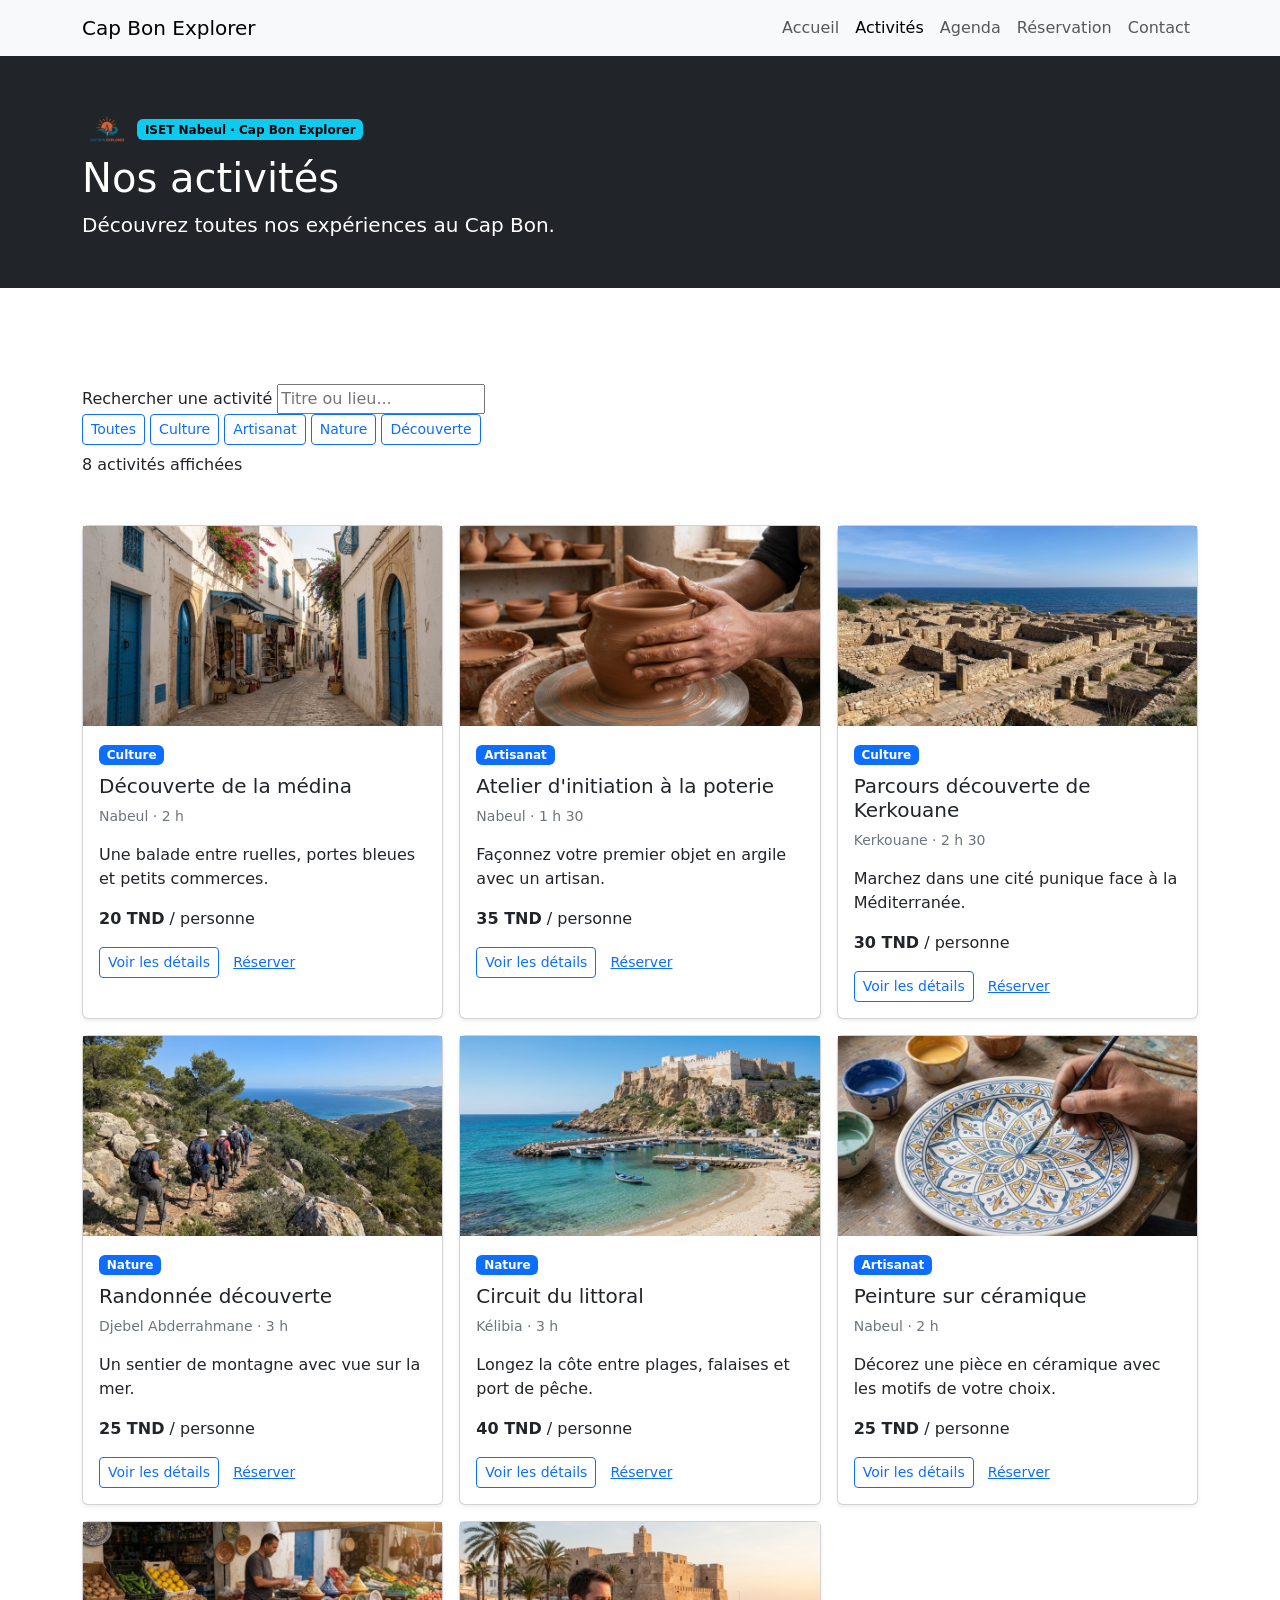
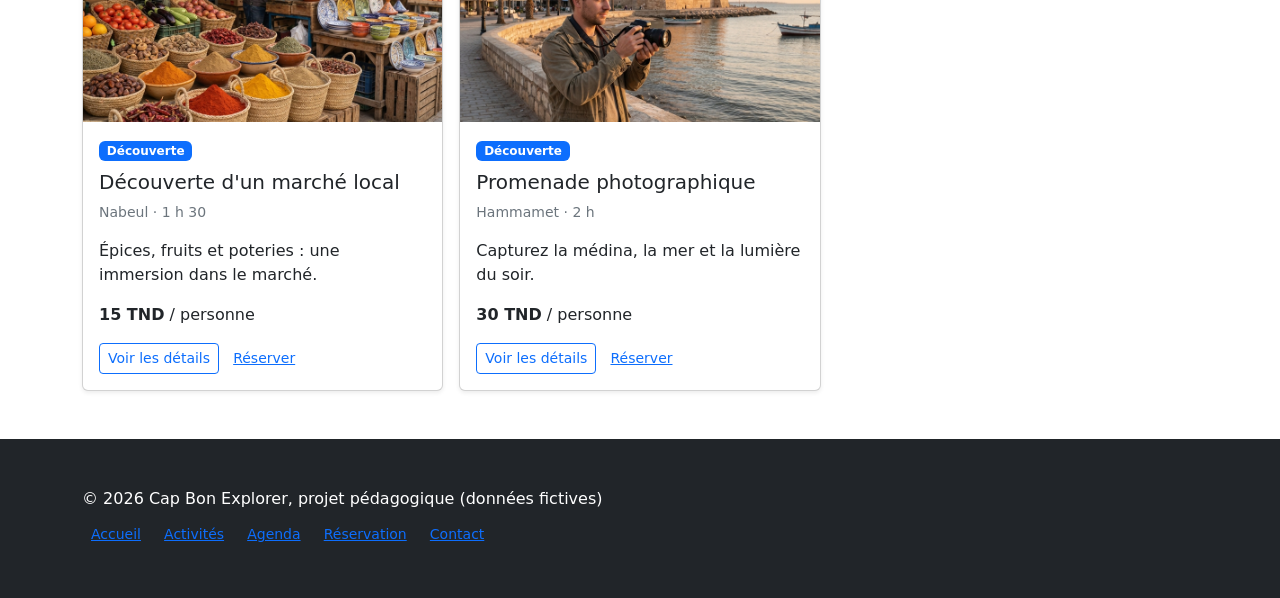
==== activites.html @ 5e0c77b2 "html et css/bootstraps" ====
<!doctype html>
<html lang="fr">
  <head>
    <meta charset="utf-8" />
    <meta name="viewport" content="width=device-width, initial-scale=1" />
    <title>Cap Bon Explorer | Activités</title>
    <link href="css/bootstrap.min.css" rel="stylesheet" />
    <link href="css/style.css" rel="stylesheet" />
  </head>
  <body>
    <nav class="navbar navbar-expand-lg bg-light">
      <div class="container">
        <a class="navbar-brand" href="index.html">Cap Bon Explorer</a>
        <button
          class="navbar-toggler"
          type="button"
          data-bs-toggle="collapse"
          data-bs-target="#menu"
          aria-label="Ouvrir le menu"
        >
          <span class="navbar-toggler-icon"></span>
        </button>
        <div class="collapse navbar-collapse" id="menu">
          <ul class="navbar-nav ms-auto">
            <li class="nav-item">
              <a class="nav-link" href="index.html">Accueil</a>
            </li>
            <li class="nav-item">
              <a class="nav-link active" href="activites.html">Activités</a>
            </li>
            <li class="nav-item">
              <a class="nav-link" href="agenda.html">Agenda</a>
            </li>
            <li class="nav-item">
              <a class="nav-link" href="reservation.html">Réservation</a>
            </li>
            <li class="nav-item">
              <a class="nav-link" href="contact.html">Contact</a>
            </li>
          </ul>
        </div>
      </div>
    </nav>

    <header class="text-bg-dark py-5">
      <div class="container">
        <img src="images/logo.png" alt="Logo Cap Bon Explorer" class="logo" />
        <span class="badge text-bg-info mb-2"
          >ISET Nabeul · Cap Bon Explorer</span
        >
        <h1>Nos activités</h1>
        <p class="lead mb-0">Découvrez toutes nos expériences au Cap Bon.</p>
      </div>
    </header>

    <main class="container py-5">
      <section class="my-5">
        <label for="recherche">Rechercher une activité</label>
        <input type="search" id="recherche" placeholder="Titre ou lieu..." />

        <div id="filtres" class="mb-2">
          <button
            type="button"
            class="btn btn-outline-primary btn-sm"
            data-categorie="Toutes"
          >
            Toutes
          </button>
          <button
            type="button"
            class="btn btn-outline-primary btn-sm"
            data-categorie="Culture"
          >
            Culture
          </button>
          <button
            type="button"
            class="btn btn-outline-primary btn-sm"
            data-categorie="Artisanat"
          >
            Artisanat
          </button>
          <button
            type="button"
            class="btn btn-outline-primary btn-sm"
            data-categorie="Nature"
          >
            Nature
          </button>
          <button
            type="button"
            class="btn btn-outline-primary btn-sm"
            data-categorie="Découverte"
          >
            Découverte
          </button>
        </div>

        <p><span id="compteur">8</span> activités affichées</p>
      </section>

      <!-- Détails de l'activité choisie (remplis par le JS) -->
      <div id="details" class="alert alert-info" hidden>
        <h2 class="h5" id="detailTitre"></h2>
        <p class="small" id="detailInfos"></p>
        <p id="detailDescription"></p>
        <p id="detailPrix"></p>
        <a
          id="detailReserver"
          href="reservation.html"
          class="btn btn-primary btn-sm"
          >Réserver</a
        >
      </div>

      <div id="aucun-resultat" class="alert alert-info" hidden>
        Aucune activité trouvée.
      </div>

      <section id="liste" class="row g-3">
        <div class="col-md-6 col-xl-4" data-id="A01" data-categorie="Culture">
          <article class="card h-100 shadow-sm">
            <img src="images/medina.jpg" alt="Ruelle de la médina de Nabeul" />
            <div class="card-body">
              <span class="badge text-bg-primary">Culture</span>
              <h2 class="h5 mt-2">Découverte de la médina</h2>
              <p class="small text-secondary">Nabeul · 2 h</p>
              <p>
                Une balade entre ruelles, portes bleues et petits commerces.
              </p>
              <p><strong>20 TND</strong> / personne</p>
              <button
                type="button"
                class="btn btn-outline-primary btn-sm"
                data-id="A01"
              >
                Voir les détails
              </button>
              <a class="btn btn-link btn-sm" href="reservation.html"
                >Réserver</a
              >
            </div>
          </article>
        </div>

        <div class="col-md-6 col-xl-4" data-id="A02" data-categorie="Artisanat">
          <article class="card h-100 shadow-sm">
            <img
              src="images/poterie.jpg"
              alt="Mains façonnant de l'argile sur un tour de potier"
            />
            <div class="card-body">
              <span class="badge text-bg-primary">Artisanat</span>
              <h2 class="h5 mt-2">Atelier d'initiation à la poterie</h2>
              <p class="small text-secondary">Nabeul · 1 h 30</p>
              <p>Façonnez votre premier objet en argile avec un artisan.</p>
              <p><strong>35 TND</strong> / personne</p>
              <button
                type="button"
                class="btn btn-outline-primary btn-sm"
                data-id="A02"
              >
                Voir les détails
              </button>
              <a class="btn btn-link btn-sm" href="reservation.html"
                >Réserver</a
              >
            </div>
          </article>
        </div>

        <div class="col-md-6 col-xl-4" data-id="A03" data-categorie="Culture">
          <article class="card h-100 shadow-sm">
            <img
              src="images/kerkouane.jpg"
              alt="Ruines puniques de Kerkouane au bord de la mer"
            />
            <div class="card-body">
              <span class="badge text-bg-primary">Culture</span>
              <h2 class="h5 mt-2">Parcours découverte de Kerkouane</h2>
              <p class="small text-secondary">Kerkouane · 2 h 30</p>
              <p>Marchez dans une cité punique face à la Méditerranée.</p>
              <p><strong>30 TND</strong> / personne</p>
              <button
                type="button"
                class="btn btn-outline-primary btn-sm"
                data-id="A03"
              >
                Voir les détails
              </button>
              <a class="btn btn-link btn-sm" href="reservation.html"
                >Réserver</a
              >
            </div>
          </article>
        </div>

        <div class="col-md-6 col-xl-4" data-id="A04" data-categorie="Nature">
          <article class="card h-100 shadow-sm">
            <img
              src="images/randonnee.jpg"
              alt="Randonneurs sur un sentier du Djebel Abderrahmane"
            />
            <div class="card-body">
              <span class="badge text-bg-primary">Nature</span>
              <h2 class="h5 mt-2">Randonnée découverte</h2>
              <p class="small text-secondary">Djebel Abderrahmane · 3 h</p>
              <p>Un sentier de montagne avec vue sur la mer.</p>
              <p><strong>25 TND</strong> / personne</p>
              <button
                type="button"
                class="btn btn-outline-primary btn-sm"
                data-id="A04"
              >
                Voir les détails
              </button>
              <a class="btn btn-link btn-sm" href="reservation.html"
                >Réserver</a
              >
            </div>
          </article>
        </div>

        <div class="col-md-6 col-xl-4" data-id="A05" data-categorie="Nature">
          <article class="card h-100 shadow-sm">
            <img
              src="images/littoral.jpg"
              alt="Baie et port de pêche de Kélibia"
            />
            <div class="card-body">
              <span class="badge text-bg-primary">Nature</span>
              <h2 class="h5 mt-2">Circuit du littoral</h2>
              <p class="small text-secondary">Kélibia · 3 h</p>
              <p>Longez la côte entre plages, falaises et port de pêche.</p>
              <p><strong>40 TND</strong> / personne</p>
              <button
                type="button"
                class="btn btn-outline-primary btn-sm"
                data-id="A05"
              >
                Voir les détails
              </button>
              <a class="btn btn-link btn-sm" href="reservation.html"
                >Réserver</a
              >
            </div>
          </article>
        </div>

        <div class="col-md-6 col-xl-4" data-id="A06" data-categorie="Artisanat">
          <article class="card h-100 shadow-sm">
            <img
              src="images/ceramique.jpg"
              alt="Main peignant un motif sur une assiette en céramique"
            />
            <div class="card-body">
              <span class="badge text-bg-primary">Artisanat</span>
              <h2 class="h5 mt-2">Peinture sur céramique</h2>
              <p class="small text-secondary">Nabeul · 2 h</p>
              <p>
                Décorez une pièce en céramique avec les motifs de votre choix.
              </p>
              <p><strong>25 TND</strong> / personne</p>
              <button
                type="button"
                class="btn btn-outline-primary btn-sm"
                data-id="A06"
              >
                Voir les détails
              </button>
              <a class="btn btn-link btn-sm" href="reservation.html"
                >Réserver</a
              >
            </div>
          </article>
        </div>

        <div
          class="col-md-6 col-xl-4"
          data-id="A07"
          data-categorie="Découverte"
        >
          <article class="card h-100 shadow-sm">
            <img
              src="images/marche.jpg"
              alt="Étal d'épices et de fruits sur un marché de Nabeul"
            />
            <div class="card-body">
              <span class="badge text-bg-primary">Découverte</span>
              <h2 class="h5 mt-2">Découverte d'un marché local</h2>
              <p class="small text-secondary">Nabeul · 1 h 30</p>
              <p>Épices, fruits et poteries : une immersion dans le marché.</p>
              <p><strong>15 TND</strong> / personne</p>
              <button
                type="button"
                class="btn btn-outline-primary btn-sm"
                data-id="A07"
              >
                Voir les détails
              </button>
              <a class="btn btn-link btn-sm" href="reservation.html"
                >Réserver</a
              >
            </div>
          </article>
        </div>

        <div
          class="col-md-6 col-xl-4"
          data-id="A08"
          data-categorie="Découverte"
        >
          <article class="card h-100 shadow-sm">
            <img
              src="images/photo.jpg"
              alt="Photographe sur la promenade d'Hammamet au coucher du soleil"
            />
            <div class="card-body">
              <span class="badge text-bg-primary">Découverte</span>
              <h2 class="h5 mt-2">Promenade photographique</h2>
              <p class="small text-secondary">Hammamet · 2 h</p>
              <p>Capturez la médina, la mer et la lumière du soir.</p>
              <p><strong>30 TND</strong> / personne</p>
              <button
                type="button"
                class="btn btn-outline-primary btn-sm"
                data-id="A08"
              >
                Voir les détails
              </button>
              <a class="btn btn-link btn-sm" href="reservation.html"
                >Réserver</a
              >
            </div>
          </article>
        </div>
      </section>
    </main>

    <footer class="text-bg-dark py-5">
      <div class="container">
        <p class="mb-2">
          © 2026 Cap Bon Explorer, projet pédagogique (données fictives)
        </p>
        <a class="btn btn-link btn-sm" href="index.html">Accueil</a>
        <a class="btn btn-link btn-sm" href="activites.html">Activités</a>
        <a class="btn btn-link btn-sm" href="agenda.html">Agenda</a>
        <a class="btn btn-link btn-sm" href="reservation.html">Réservation</a>
        <a class="btn btn-link btn-sm" href="contact.html">Contact</a>
      </div>
    </footer>

    <script src="js/bootstrap.bundle.min.js"></script>
    <script src="js/app.js"></script>
    <script src="js/activites.js"></script>
  </body>
</html>
---- css/style.css ----
.logo {
  height: 50px;
}
.banniere {
  width: 100%;
}
.card img {
  width: 100%;
  height: 200px;
  object-fit: cover;
}
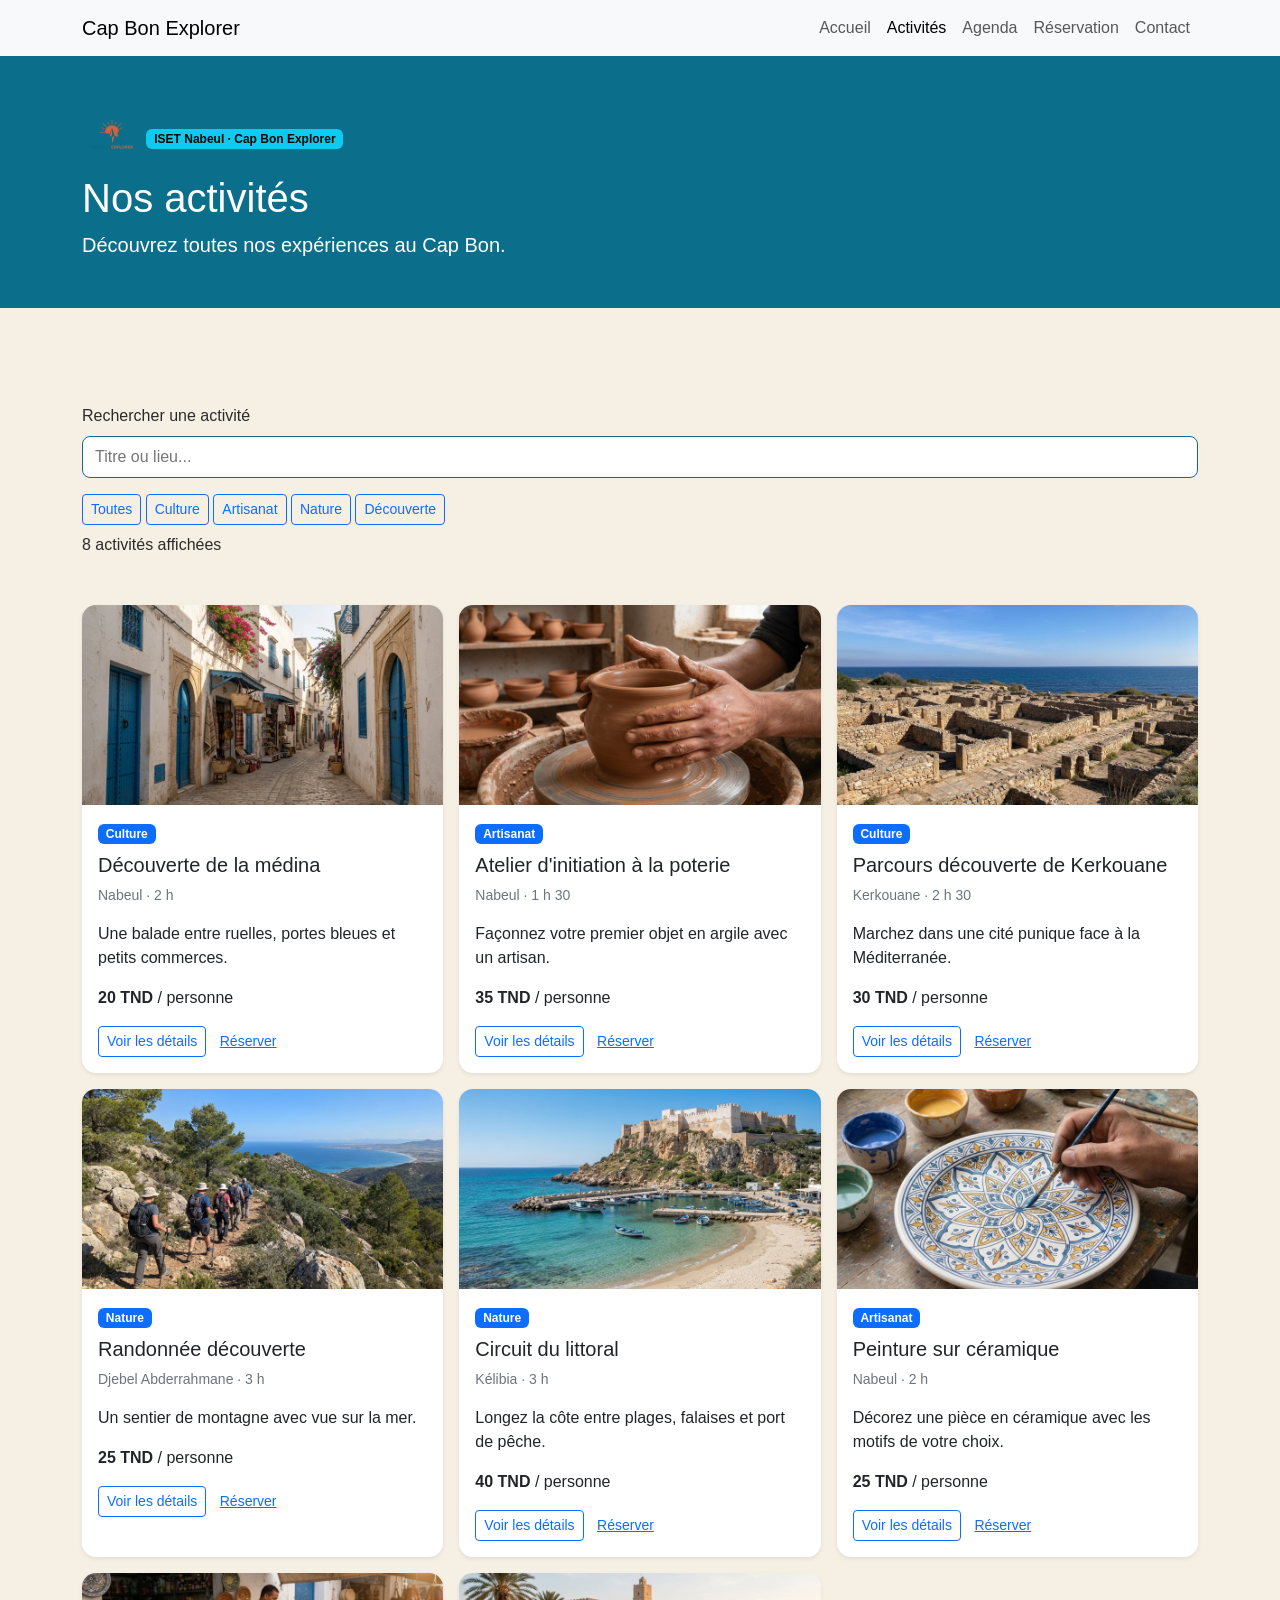
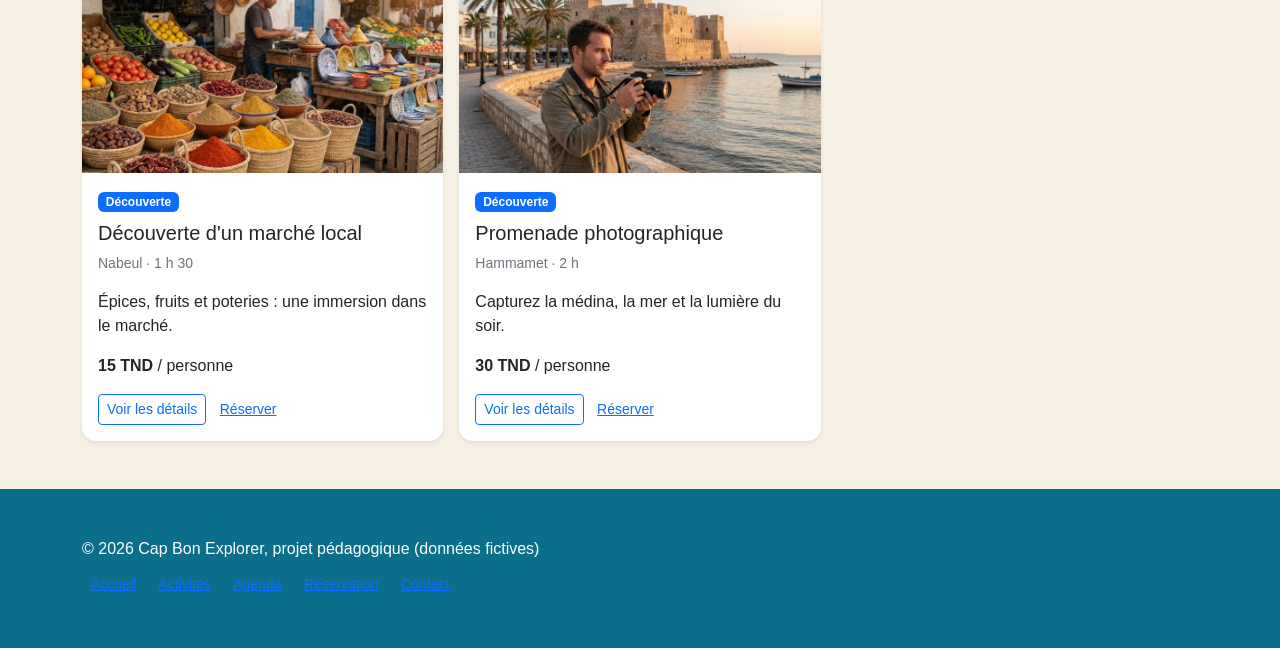
==== commit 541d2e4a: "le recherche, le filtrage et le compteur sur js" ====
--- a/activites.html
+++ b/activites.html
@@ -99,7 +99,7 @@
         <p><span id="compteur">8</span> activités affichées</p>
       </section>
 
-      <!-- Détails de l'activité choisie (remplis par le JS) -->
+      <!-- Détails de l'activité choisie -->
       <div id="details" class="alert alert-info" hidden>
         <h2 class="h5" id="detailTitre"></h2>
         <p class="small" id="detailInfos"></p>
--- a/css/style.css
+++ b/css/style.css
@@ -1,11 +1,91 @@
+body {
+  background-color: #f6efe4;
+  font-family: "Segoe UI", Arial, sans-serif;
+  color: #2b2b2b;
+}
+
+h1,
+h2,
+h3 {
+  color: #0b6e8a;
+}
+
+header.text-bg-dark,
+footer.text-bg-dark {
+  background-color: #0b6e8a !important;
+}
+
+header h1 {
+  color: white;
+}
+
 .logo {
-  height: 50px;
+  height: 60px;
+  margin-bottom: 10px;
 }
+
 .banniere {
   width: 100%;
+  border-radius: 12px;
 }
+
+.navbar .nav-link:hover {
+  color: #d9643a !important;
+}
+
+.card {
+  border: none;
+  border-radius: 14px;
+  overflow: hidden;
+  transition:
+    transform 0.3s,
+    box-shadow 0.3s;
+}
+
+.card:hover {
+  transform: translateY(-6px);
+  box-shadow: 0 10px 22px rgba(0, 0, 0, 0.2);
+}
+
 .card img {
   width: 100%;
   height: 200px;
   object-fit: cover;
 }
+
+.btn-primary {
+  --bs-btn-bg: #d9643a;
+  --bs-btn-border-color: #d9643a;
+  --bs-btn-hover-bg: #b84f28;
+  --bs-btn-hover-border-color: #b84f28;
+}
+
+#recherche {
+  width: 100%;
+  padding: 8px 12px;
+  margin: 8px 0 16px;
+  border: 1px solid #0b6e8a;
+  border-radius: 8px;
+}
+
+#recherche:focus,
+.form-control:focus {
+  outline: none;
+  border-color: #d9643a;
+  box-shadow: 0 0 6px #d9643a;
+}
+
+@media (max-width: 576px) {
+  .card img {
+    height: 160px;
+  }
+
+  header h1 {
+    font-size: 1.6rem;
+  }
+}
+#banniere {
+  background-image: url("../images/banner.jpg");
+  margin: auto;
+  border-radius: 12px;
+}
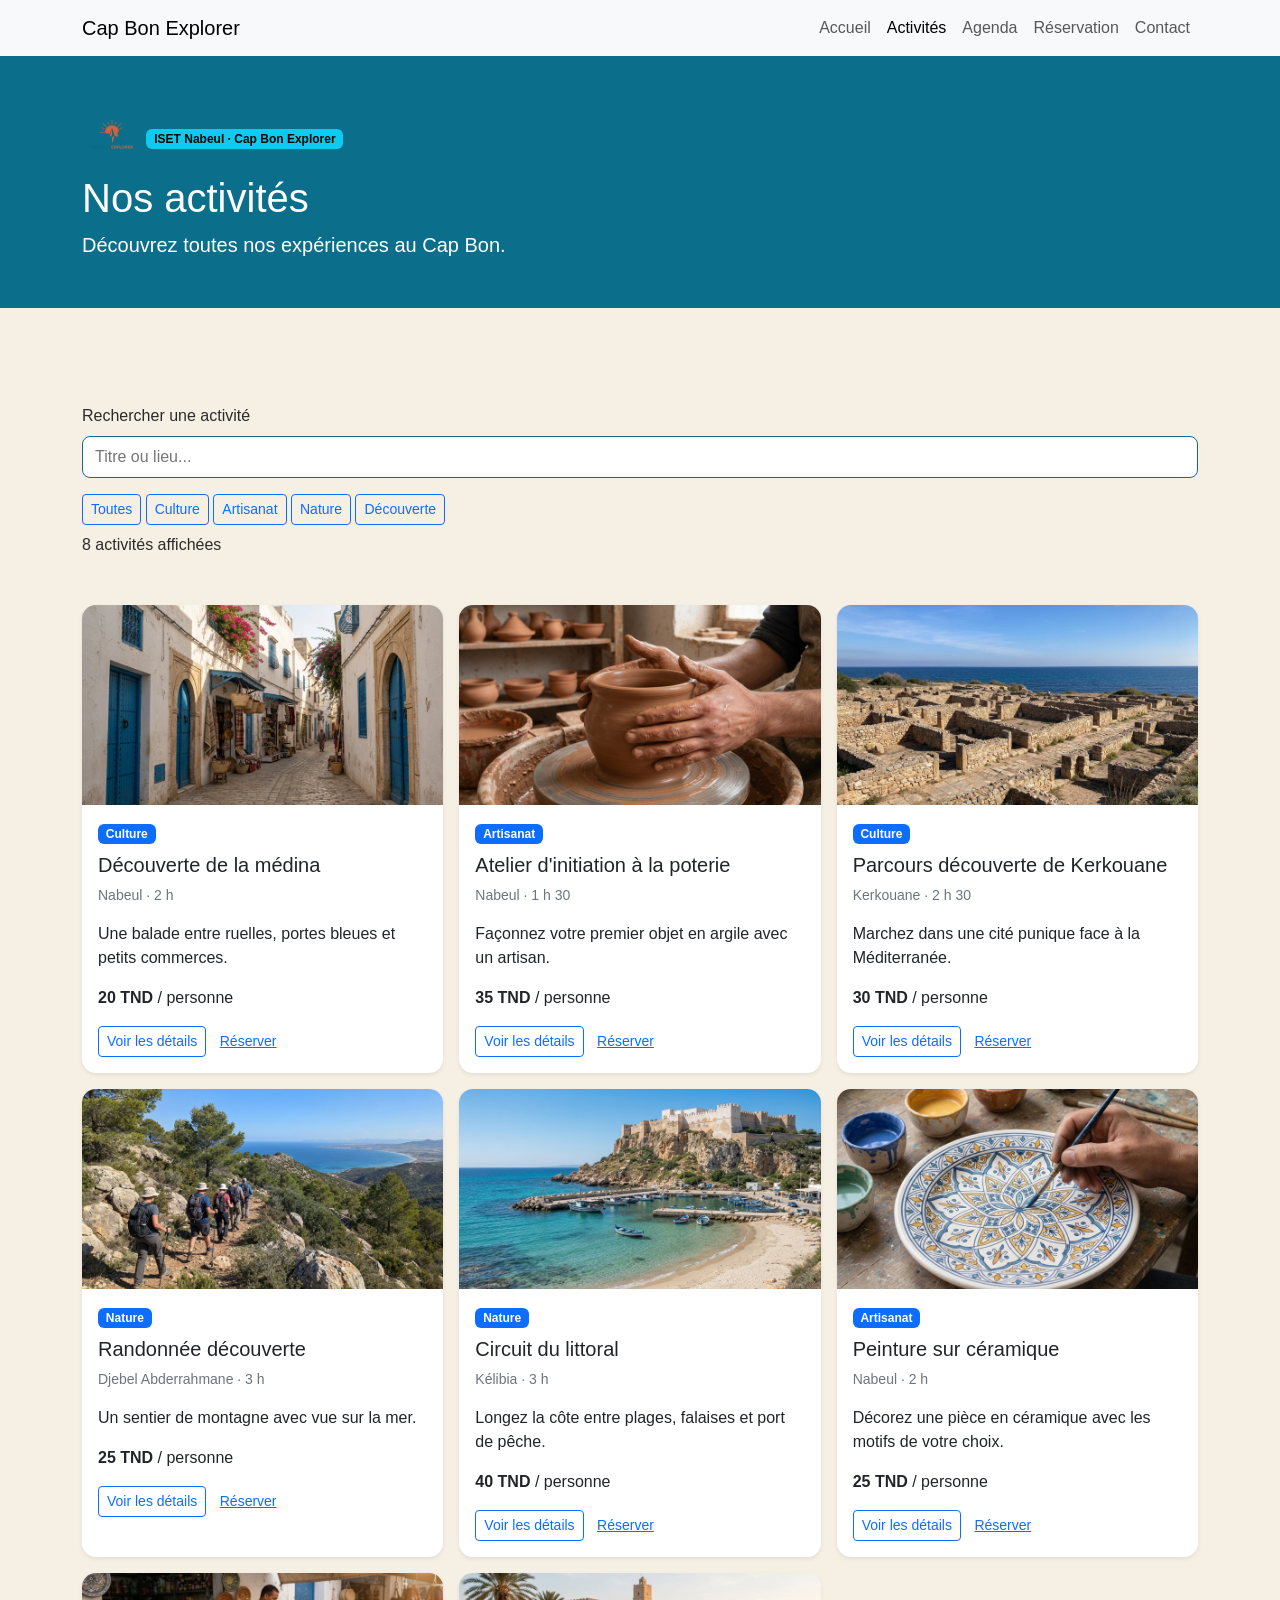
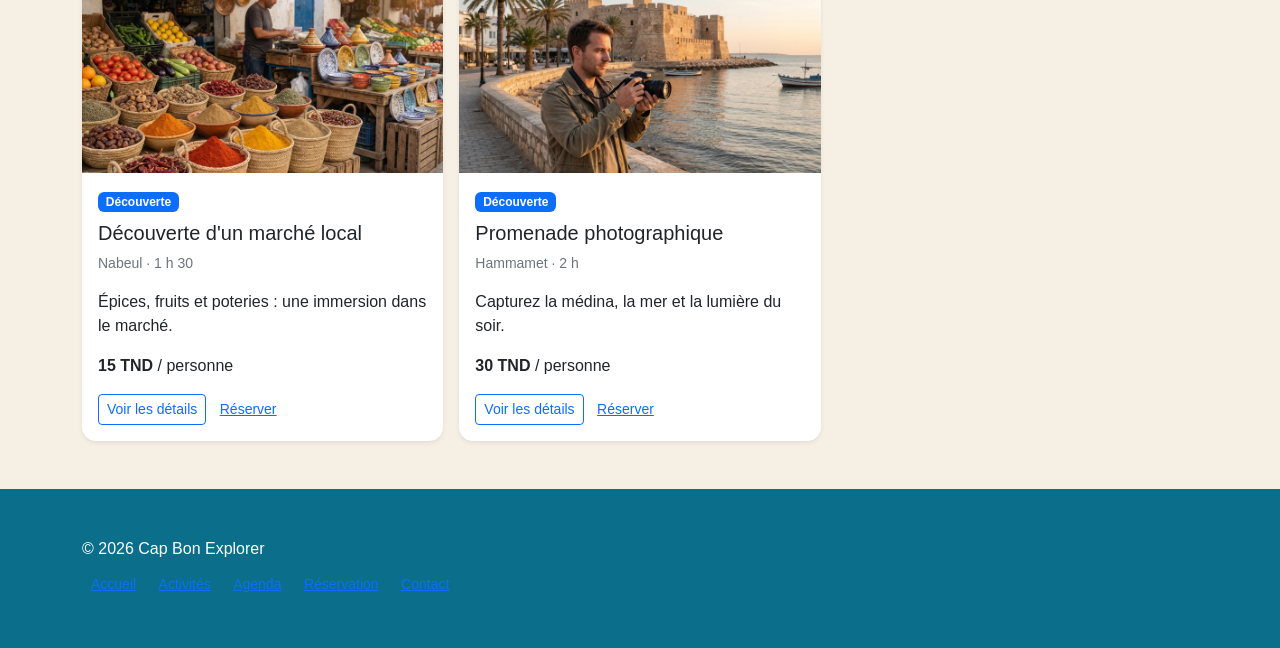
==== commit 21de2373: "termine le code,etat test et rapport" ====
--- a/activites.html
+++ b/activites.html
@@ -99,26 +99,12 @@
         <p><span id="compteur">8</span> activités affichées</p>
       </section>
 
-      <!-- Détails de l'activité choisie -->
-      <div id="details" class="alert alert-info" hidden>
-        <h2 class="h5" id="detailTitre"></h2>
-        <p class="small" id="detailInfos"></p>
-        <p id="detailDescription"></p>
-        <p id="detailPrix"></p>
-        <a
-          id="detailReserver"
-          href="reservation.html"
-          class="btn btn-primary btn-sm"
-          >Réserver</a
-        >
-      </div>
-
       <div id="aucun-resultat" class="alert alert-info" hidden>
         Aucune activité trouvée.
       </div>
 
       <section id="liste" class="row g-3">
-        <div class="col-md-6 col-xl-4" data-id="A01" data-categorie="Culture">
+        <div class="col-md-6 col-xl-4">
           <article class="card h-100 shadow-sm">
             <img src="images/medina.jpg" alt="Ruelle de la médina de Nabeul" />
             <div class="card-body">
@@ -132,18 +118,19 @@
               <button
                 type="button"
                 class="btn btn-outline-primary btn-sm"
-                data-id="A01"
-              >
-                Voir les détails
-              </button>
-              <a class="btn btn-link btn-sm" href="reservation.html"
-                >Réserver</a
-              >
-            </div>
-          </article>
-        </div>
-
-        <div class="col-md-6 col-xl-4" data-id="A02" data-categorie="Artisanat">
+                data-bs-toggle="modal"
+                data-bs-target="#modalDetails"
+              >
+                Voir les détails
+              </button>
+              <a class="btn btn-link btn-sm" href="reservation.html"
+                >Réserver</a
+              >
+            </div>
+          </article>
+        </div>
+
+        <div class="col-md-6 col-xl-4">
           <article class="card h-100 shadow-sm">
             <img
               src="images/poterie.jpg"
@@ -158,18 +145,19 @@
               <button
                 type="button"
                 class="btn btn-outline-primary btn-sm"
-                data-id="A02"
-              >
-                Voir les détails
-              </button>
-              <a class="btn btn-link btn-sm" href="reservation.html"
-                >Réserver</a
-              >
-            </div>
-          </article>
-        </div>
-
-        <div class="col-md-6 col-xl-4" data-id="A03" data-categorie="Culture">
+                data-bs-toggle="modal"
+                data-bs-target="#modalDetails"
+              >
+                Voir les détails
+              </button>
+              <a class="btn btn-link btn-sm" href="reservation.html"
+                >Réserver</a
+              >
+            </div>
+          </article>
+        </div>
+
+        <div class="col-md-6 col-xl-4">
           <article class="card h-100 shadow-sm">
             <img
               src="images/kerkouane.jpg"
@@ -184,18 +172,19 @@
               <button
                 type="button"
                 class="btn btn-outline-primary btn-sm"
-                data-id="A03"
-              >
-                Voir les détails
-              </button>
-              <a class="btn btn-link btn-sm" href="reservation.html"
-                >Réserver</a
-              >
-            </div>
-          </article>
-        </div>
-
-        <div class="col-md-6 col-xl-4" data-id="A04" data-categorie="Nature">
+                data-bs-toggle="modal"
+                data-bs-target="#modalDetails"
+              >
+                Voir les détails
+              </button>
+              <a class="btn btn-link btn-sm" href="reservation.html"
+                >Réserver</a
+              >
+            </div>
+          </article>
+        </div>
+
+        <div class="col-md-6 col-xl-4">
           <article class="card h-100 shadow-sm">
             <img
               src="images/randonnee.jpg"
@@ -210,18 +199,19 @@
               <button
                 type="button"
                 class="btn btn-outline-primary btn-sm"
-                data-id="A04"
-              >
-                Voir les détails
-              </button>
-              <a class="btn btn-link btn-sm" href="reservation.html"
-                >Réserver</a
-              >
-            </div>
-          </article>
-        </div>
-
-        <div class="col-md-6 col-xl-4" data-id="A05" data-categorie="Nature">
+                data-bs-toggle="modal"
+                data-bs-target="#modalDetails"
+              >
+                Voir les détails
+              </button>
+              <a class="btn btn-link btn-sm" href="reservation.html"
+                >Réserver</a
+              >
+            </div>
+          </article>
+        </div>
+
+        <div class="col-md-6 col-xl-4">
           <article class="card h-100 shadow-sm">
             <img
               src="images/littoral.jpg"
@@ -236,18 +226,19 @@
               <button
                 type="button"
                 class="btn btn-outline-primary btn-sm"
-                data-id="A05"
-              >
-                Voir les détails
-              </button>
-              <a class="btn btn-link btn-sm" href="reservation.html"
-                >Réserver</a
-              >
-            </div>
-          </article>
-        </div>
-
-        <div class="col-md-6 col-xl-4" data-id="A06" data-categorie="Artisanat">
+                data-bs-toggle="modal"
+                data-bs-target="#modalDetails"
+              >
+                Voir les détails
+              </button>
+              <a class="btn btn-link btn-sm" href="reservation.html"
+                >Réserver</a
+              >
+            </div>
+          </article>
+        </div>
+
+        <div class="col-md-6 col-xl-4">
           <article class="card h-100 shadow-sm">
             <img
               src="images/ceramique.jpg"
@@ -264,22 +255,19 @@
               <button
                 type="button"
                 class="btn btn-outline-primary btn-sm"
-                data-id="A06"
-              >
-                Voir les détails
-              </button>
-              <a class="btn btn-link btn-sm" href="reservation.html"
-                >Réserver</a
-              >
-            </div>
-          </article>
-        </div>
-
-        <div
-          class="col-md-6 col-xl-4"
-          data-id="A07"
-          data-categorie="Découverte"
-        >
+                data-bs-toggle="modal"
+                data-bs-target="#modalDetails"
+              >
+                Voir les détails
+              </button>
+              <a class="btn btn-link btn-sm" href="reservation.html"
+                >Réserver</a
+              >
+            </div>
+          </article>
+        </div>
+
+        <div class="col-md-6 col-xl-4">
           <article class="card h-100 shadow-sm">
             <img
               src="images/marche.jpg"
@@ -294,22 +282,19 @@
               <button
                 type="button"
                 class="btn btn-outline-primary btn-sm"
-                data-id="A07"
-              >
-                Voir les détails
-              </button>
-              <a class="btn btn-link btn-sm" href="reservation.html"
-                >Réserver</a
-              >
-            </div>
-          </article>
-        </div>
-
-        <div
-          class="col-md-6 col-xl-4"
-          data-id="A08"
-          data-categorie="Découverte"
-        >
+                data-bs-toggle="modal"
+                data-bs-target="#modalDetails"
+              >
+                Voir les détails
+              </button>
+              <a class="btn btn-link btn-sm" href="reservation.html"
+                >Réserver</a
+              >
+            </div>
+          </article>
+        </div>
+
+        <div class="col-md-6 col-xl-4">
           <article class="card h-100 shadow-sm">
             <img
               src="images/photo.jpg"
@@ -324,7 +309,8 @@
               <button
                 type="button"
                 class="btn btn-outline-primary btn-sm"
-                data-id="A08"
+                data-bs-toggle="modal"
+                data-bs-target="#modalDetails"
               >
                 Voir les détails
               </button>
@@ -337,11 +323,40 @@
       </section>
     </main>
 
+    <div class="modal fade" id="modalDetails" tabindex="-1">
+      <div class="modal-dialog">
+        <div class="modal-content">
+          <div class="modal-header">
+            <h2 class="modal-title h5" id="modalTitre"></h2>
+            <button
+              type="button"
+              class="btn-close"
+              data-bs-dismiss="modal"
+              aria-label="Fermer"
+            ></button>
+          </div>
+          <div class="modal-body">
+            <p class="small text-secondary" id="modalInfos"></p>
+            <p id="modalDescription"></p>
+            <p id="modalPrix"></p>
+          </div>
+          <div class="modal-footer">
+            <a href="reservation.html" class="btn btn-primary">Réserver</a>
+            <button
+              type="button"
+              class="btn btn-secondary"
+              data-bs-dismiss="modal"
+            >
+              Fermer
+            </button>
+          </div>
+        </div>
+      </div>
+    </div>
+
     <footer class="text-bg-dark py-5">
       <div class="container">
-        <p class="mb-2">
-          © 2026 Cap Bon Explorer, projet pédagogique (données fictives)
-        </p>
+        <p class="mb-2">© 2026 Cap Bon Explorer</p>
         <a class="btn btn-link btn-sm" href="index.html">Accueil</a>
         <a class="btn btn-link btn-sm" href="activites.html">Activités</a>
         <a class="btn btn-link btn-sm" href="agenda.html">Agenda</a>
